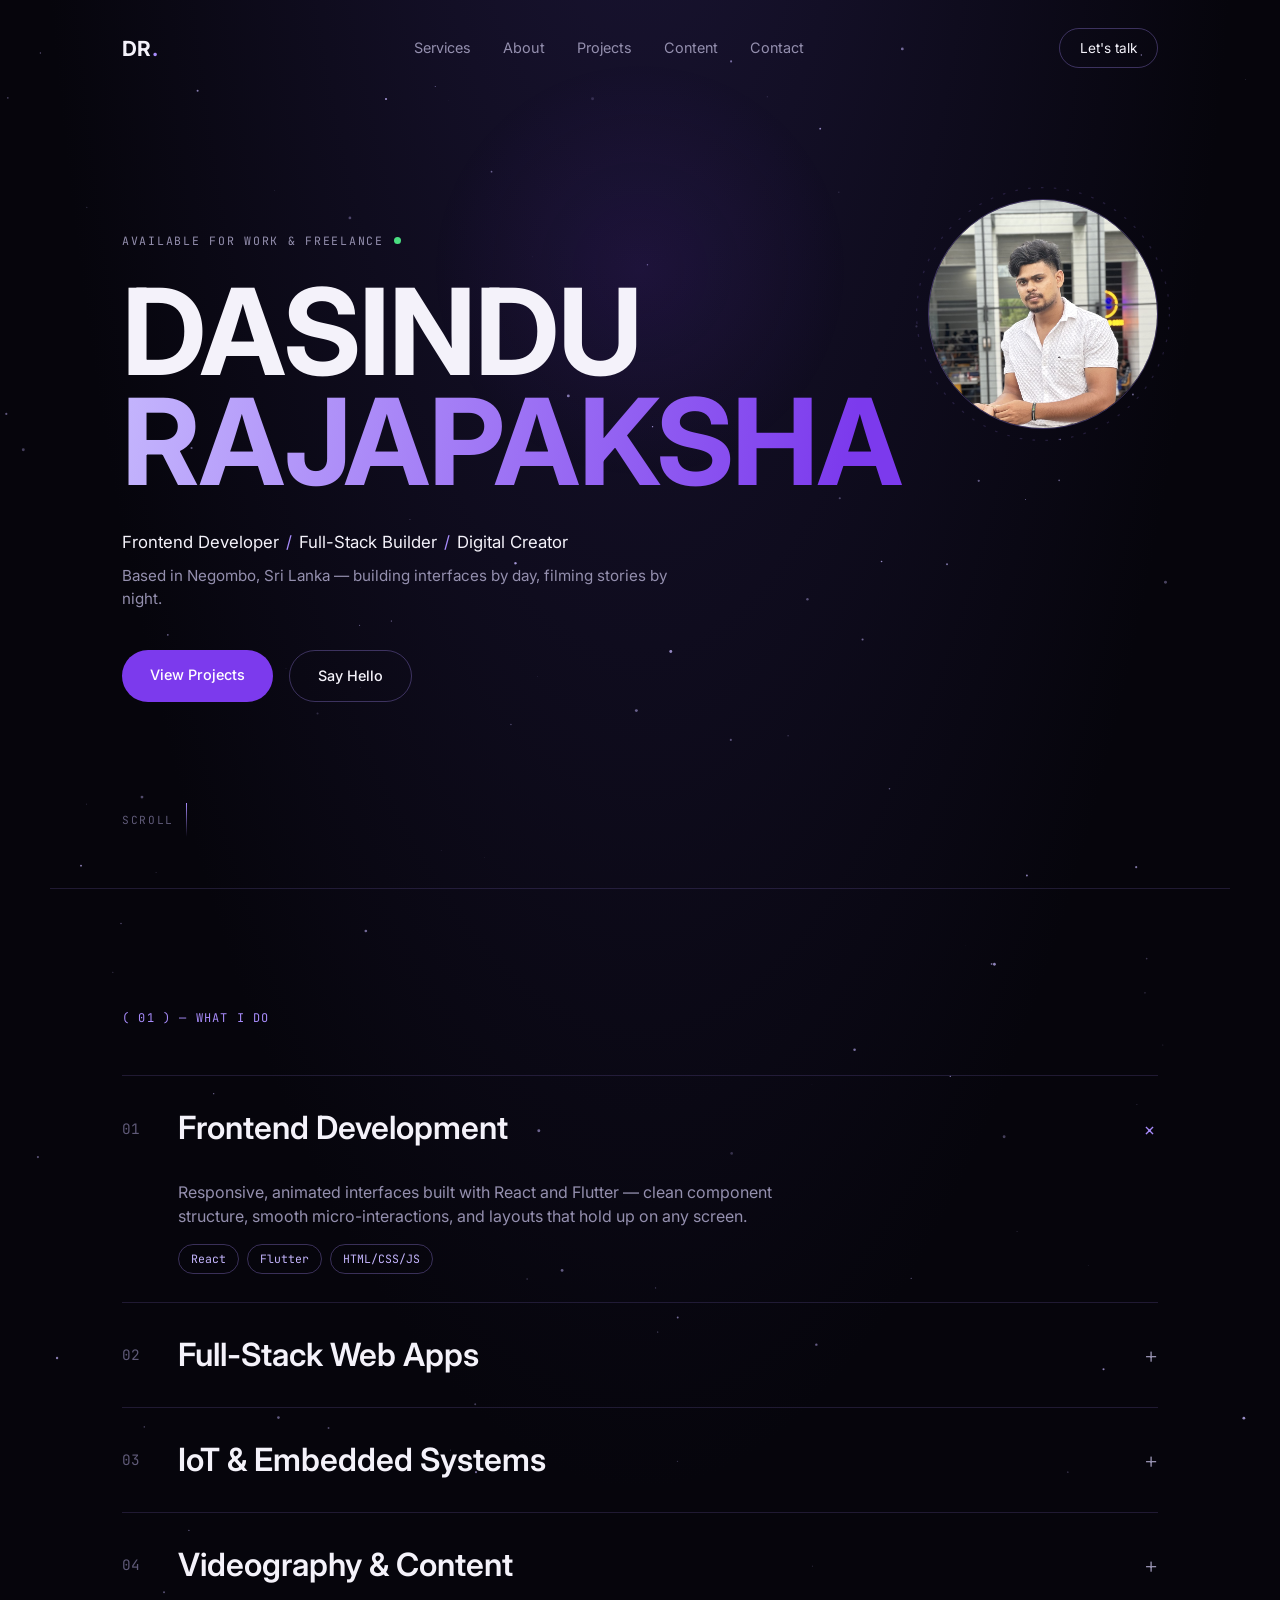
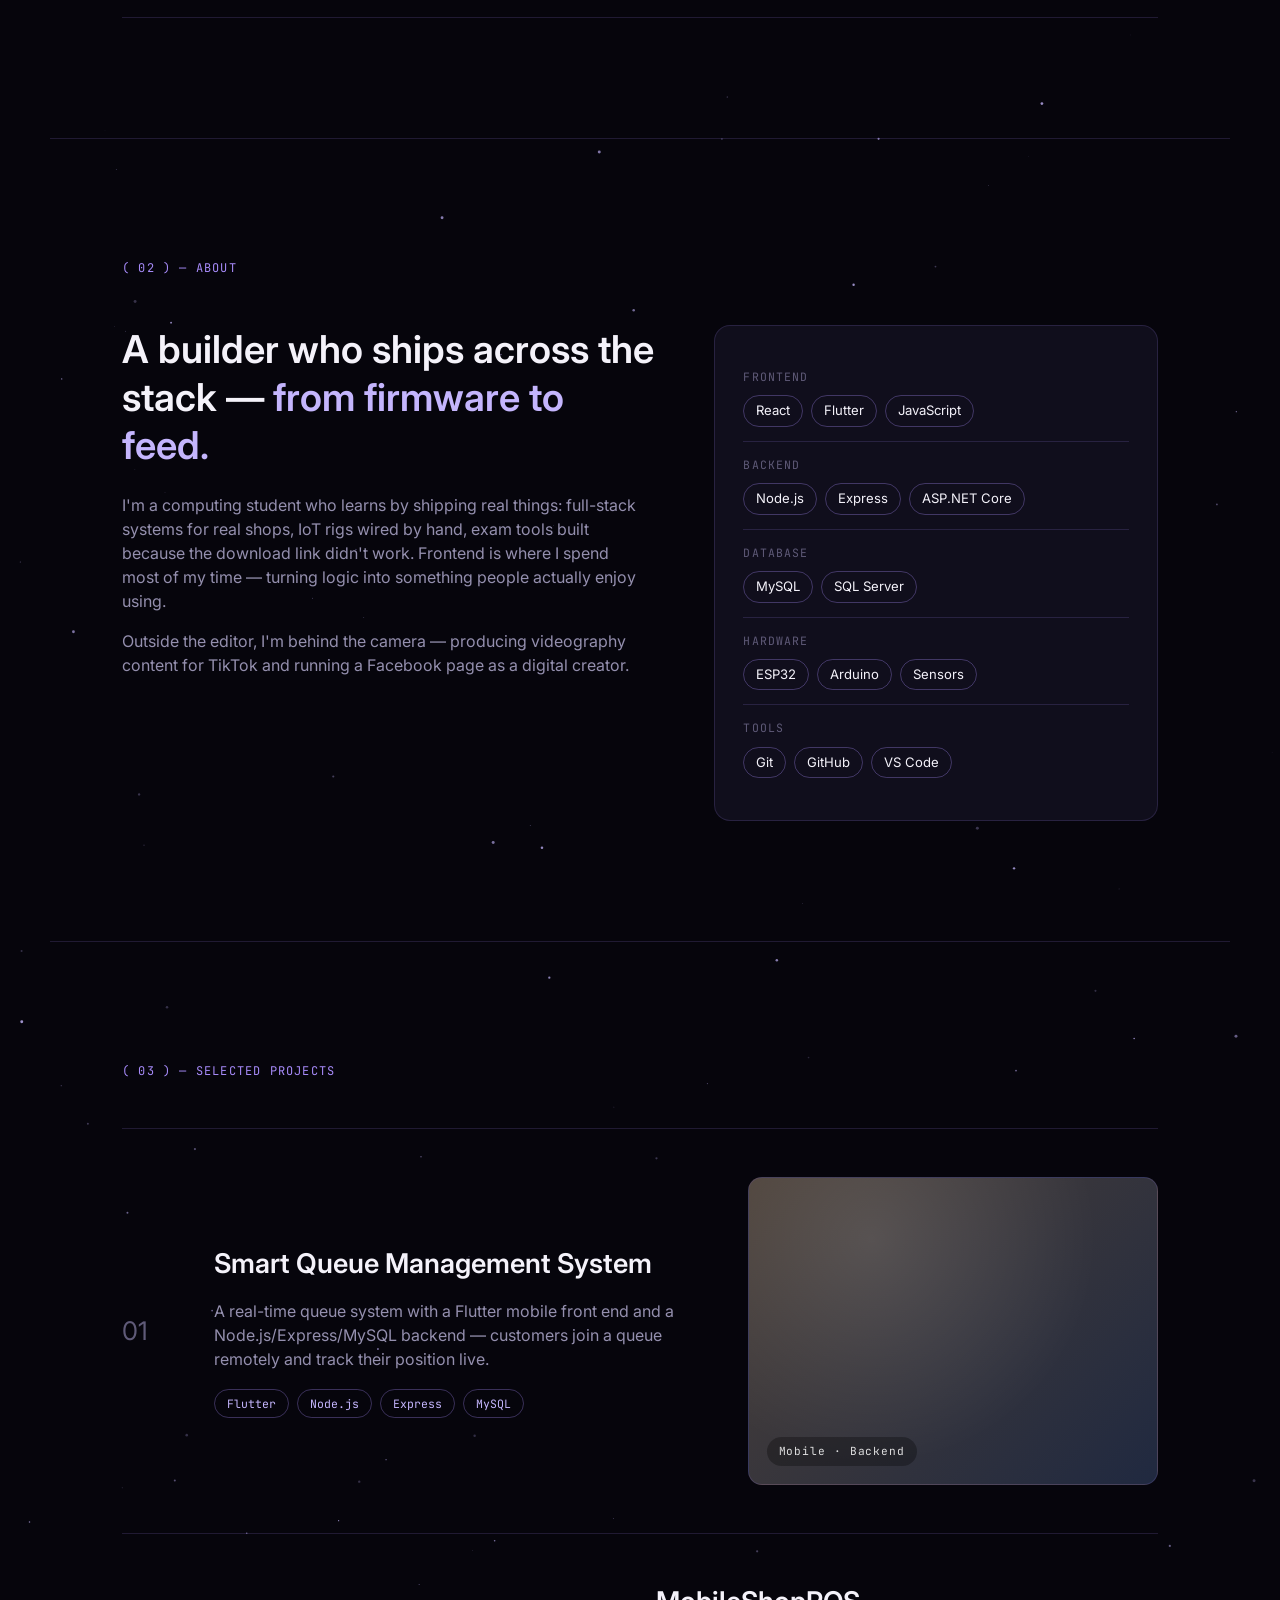
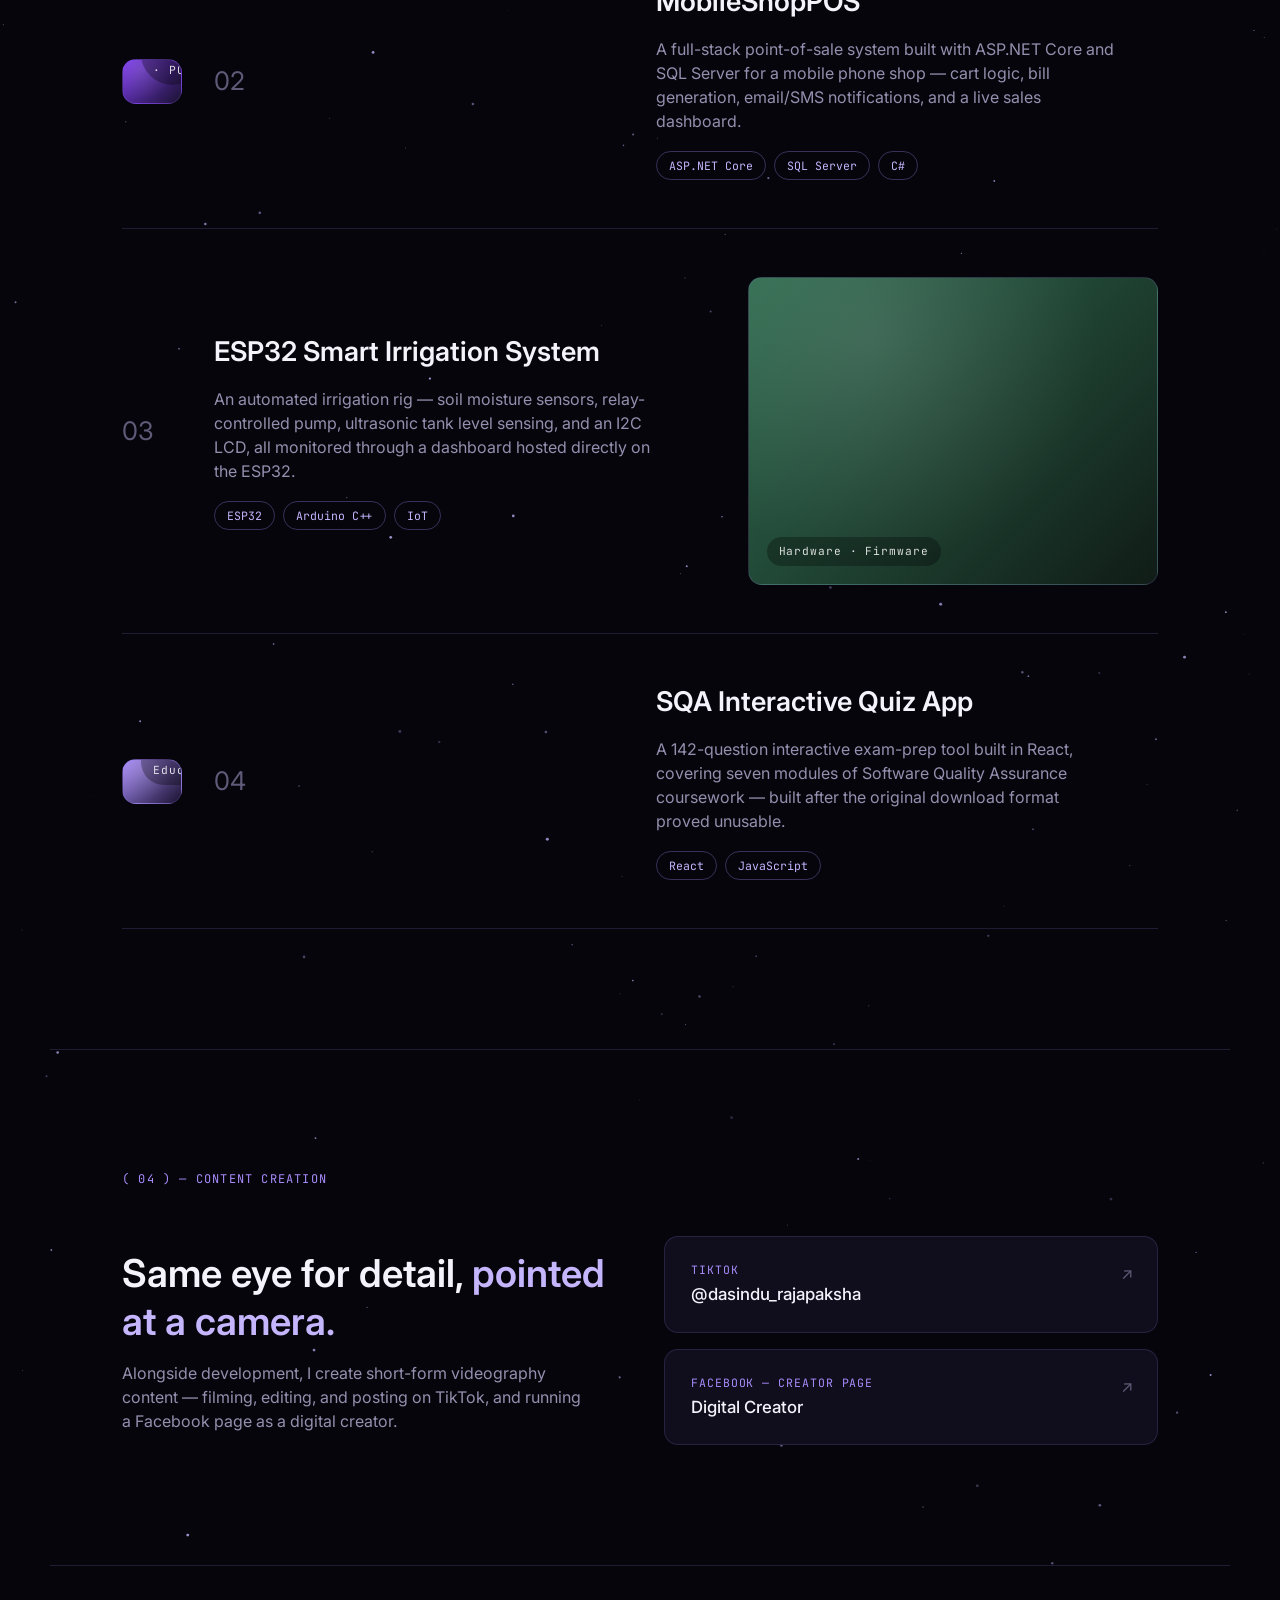
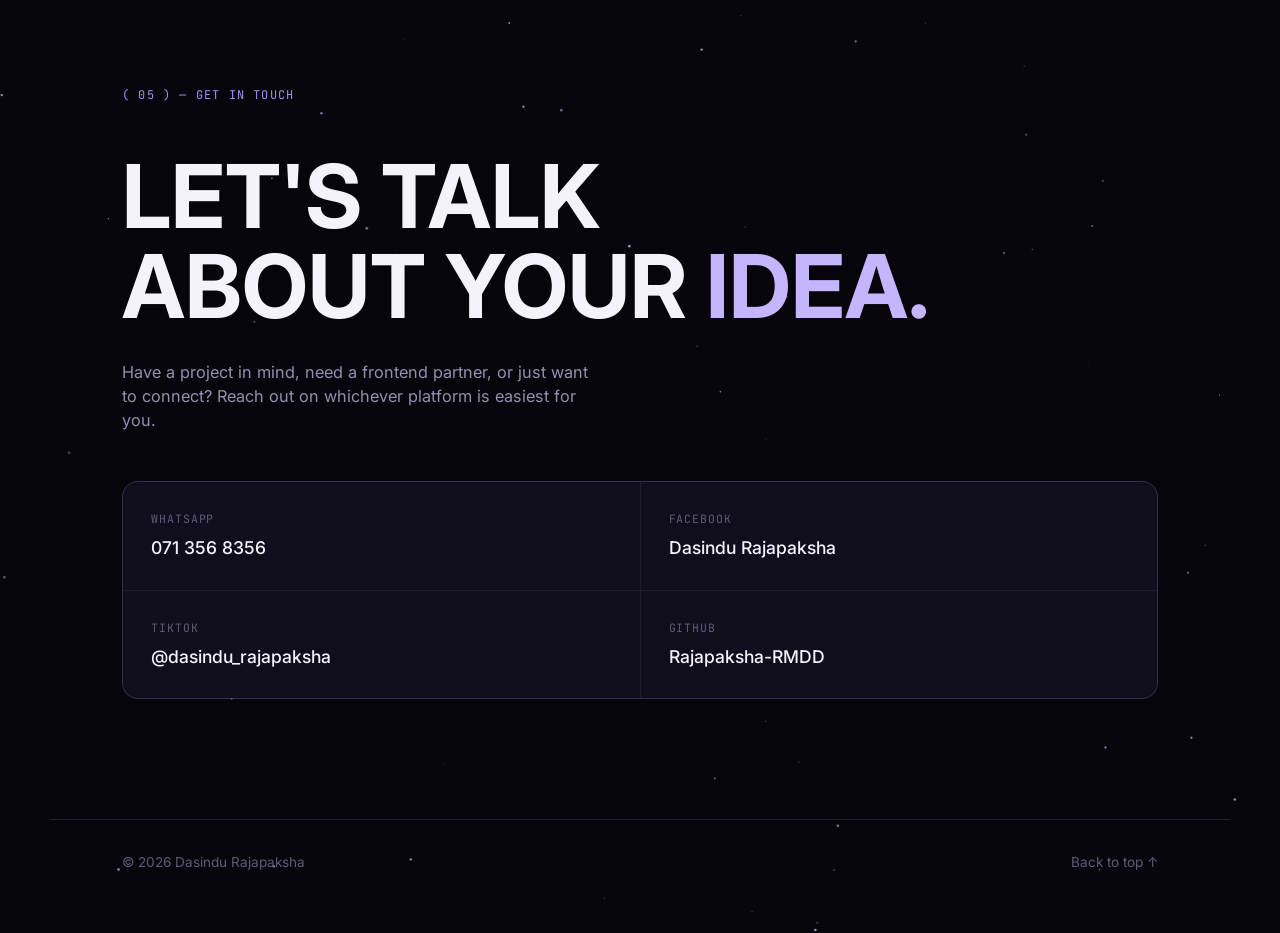
==== portfolio/index.html @ cc1437be "Initial portfolio" ====
<!DOCTYPE html>
<html lang="en">
<head>
<meta charset="UTF-8">
<meta name="viewport" content="width=device-width, initial-scale=1.0">
<title>Dasindu Rajapaksha — Frontend Developer & Digital Creator</title>
<meta name="description" content="Portfolio of Dasindu Rajapaksha — Frontend Developer, full-stack builder, IoT tinkerer, and digital content creator.">
<link rel="preconnect" href="https://fonts.googleapis.com">
<link rel="preconnect" href="https://fonts.gstatic.com" crossorigin>
<link href="https://fonts.googleapis.com/css2?family=JetBrains+Mono:wght@400;500&family=Inter:wght@400;500;600&display=swap" rel="stylesheet">
<link rel="stylesheet" href="https://api.fontshare.com/v2/css?f[]=clash-display@600,700&display=swap">
<link rel="stylesheet" href="style.css">
</head>
<body>

<canvas id="stars"></canvas>
<div class="cursor-glow" id="cursorGlow"></div>

<!-- ===== NAV ===== -->
<header class="site-header">
  <a class="logo" href="#top">DR<span class="dot">.</span></a>
  <nav class="main-nav" id="mainNav">
    <a href="#services">Services</a>
    <a href="#about">About</a>
    <a href="#projects">Projects</a>
    <a href="#content">Content</a>
    <a href="#contact">Contact</a>
  </nav>
  <a class="nav-cta" href="#contact">Let's talk</a>
  <button class="nav-toggle" id="navToggle" aria-label="Toggle menu">
    <span></span><span></span><span></span>
  </button>
</header>

<main id="top">

  <!-- ===== HERO ===== -->
  <section class="hero">
    <p class="eyebrow reveal">AVAILABLE FOR WORK &amp; FREELANCE <span class="status-dot"></span></p>
    <h1 class="hero-name reveal">
      <span class="line">DASINDU</span>
      <span class="line accent">RAJAPAKSHA</span>
    </h1>
    <div class="hero-sub reveal">
      <p class="role">Frontend Developer <span class="sep">/</span> Full-Stack Builder <span class="sep">/</span> Digital Creator</p>
      <p class="location">Based in Negombo, Sri Lanka — building interfaces by day, filming stories by night.</p>
    </div>
    <div class="hero-actions reveal">
      <a href="#projects" class="btn btn-primary">View Projects</a>
      <a href="https://wa.me/94713568356" target="_blank" rel="noopener" class="btn btn-ghost">Say Hello</a>
    </div>
    <div class="hero-photo reveal">
      <div class="photo-frame">
        <img src="assets/profile.jpg" alt="Dasindu Rajapaksha">
      </div>
      <svg class="orbit-ring" viewBox="0 0 200 200"><circle cx="100" cy="100" r="98"/></svg>
    </div>
    <a href="#services" class="scroll-cue">
      <span>SCROLL</span>
      <i></i>
    </a>
  </section>

  <!-- ===== SERVICES ===== -->
  <section class="section" id="services">
    <p class="section-label">( 01 ) — What I Do</p>
    <div class="services-list">

      <div class="service-row" data-index="01">
        <div class="service-head">
          <span class="service-num">01</span>
          <h3>Frontend Development</h3>
          <span class="service-plus">+</span>
        </div>
        <div class="service-body">
          <p>Responsive, animated interfaces built with React and Flutter — clean component structure, smooth micro-interactions, and layouts that hold up on any screen.</p>
          <div class="tag-row"><span>React</span><span>Flutter</span><span>HTML/CSS/JS</span></div>
        </div>
      </div>

      <div class="service-row" data-index="02">
        <div class="service-head">
          <span class="service-num">02</span>
          <h3>Full-Stack Web Apps</h3>
          <span class="service-plus">+</span>
        </div>
        <div class="service-body">
          <p>End-to-end systems — from database schema to dashboard — using ASP.NET Core, Node.js/Express, and SQL. Cart logic, billing, notifications, admin panels, the whole loop.</p>
          <div class="tag-row"><span>ASP.NET Core</span><span>Node.js</span><span>SQL Server</span><span>MySQL</span></div>
        </div>
      </div>

      <div class="service-row" data-index="03">
        <div class="service-head">
          <span class="service-num">03</span>
          <h3>IoT &amp; Embedded Systems</h3>
          <span class="service-plus">+</span>
        </div>
        <div class="service-body">
          <p>Hardware-to-software builds on ESP32 — sensor wiring, firmware logic, and live dashboards hosted directly on the microcontroller.</p>
          <div class="tag-row"><span>ESP32</span><span>Arduino C++</span><span>Sensors</span></div>
        </div>
      </div>

      <div class="service-row" data-index="04">
        <div class="service-head">
          <span class="service-num">04</span>
          <h3>Videography &amp; Content</h3>
          <span class="service-plus">+</span>
        </div>
        <div class="service-body">
          <p>Short-form video for TikTok and Facebook — filming, editing, and pacing content as a digital creator, on the same eye for detail I bring to interfaces.</p>
          <div class="tag-row"><span>TikTok</span><span>Facebook</span><span>Editing</span></div>
        </div>
      </div>

    </div>
  </section>

  <!-- ===== ABOUT / STACK ===== -->
  <section class="section" id="about">
    <p class="section-label">( 02 ) — About</p>
    <div class="about-grid">
      <div class="about-text">
        <h2>A builder who ships across the stack —<span class="accent-text"> from firmware to feed.</span></h2>
        <p>I'm a computing student who learns by shipping real things: full-stack systems for real shops, IoT rigs wired by hand, exam tools built because the download link didn't work. Frontend is where I spend most of my time — turning logic into something people actually enjoy using.</p>
        <p>Outside the editor, I'm behind the camera — producing videography content for TikTok and running a Facebook page as a digital creator.</p>
      </div>
      <div class="stack-panel">
        <div class="stack-row">
          <span class="stack-key">Frontend</span>
          <div class="stack-chips"><span>React</span><span>Flutter</span><span>JavaScript</span></div>
        </div>
        <div class="stack-row">
          <span class="stack-key">Backend</span>
          <div class="stack-chips"><span>Node.js</span><span>Express</span><span>ASP.NET Core</span></div>
        </div>
        <div class="stack-row">
          <span class="stack-key">Database</span>
          <div class="stack-chips"><span>MySQL</span><span>SQL Server</span></div>
        </div>
        <div class="stack-row">
          <span class="stack-key">Hardware</span>
          <div class="stack-chips"><span>ESP32</span><span>Arduino</span><span>Sensors</span></div>
        </div>
        <div class="stack-row">
          <span class="stack-key">Tools</span>
          <div class="stack-chips"><span>Git</span><span>GitHub</span><span>VS Code</span></div>
        </div>
      </div>
    </div>
  </section>

  <!-- ===== PROJECTS ===== -->
  <section class="section" id="projects">
    <p class="section-label">( 03 ) — Selected Projects</p>

    <div class="project-row">
      <div class="project-num">01</div>
      <div class="project-info">
        <h3>Smart Queue Management System</h3>
        <p>A real-time queue system with a Flutter mobile front end and a Node.js/Express/MySQL backend — customers join a queue remotely and track their position live.</p>
        <div class="tag-row"><span>Flutter</span><span>Node.js</span><span>Express</span><span>MySQL</span></div>
      </div>
      <div class="project-visual" style="--pc1:#4B4038; --pc2:#202940;">
        <span class="visual-tag">Mobile · Backend</span>
      </div>
    </div>

    <div class="project-row reverse">
      <div class="project-num">02</div>
      <div class="project-info">
        <h3>MobileShopPOS</h3>
        <p>A full-stack point-of-sale system built with ASP.NET Core and SQL Server for a mobile phone shop — cart logic, bill generation, email/SMS notifications, and a live sales dashboard.</p>
        <div class="tag-row"><span>ASP.NET Core</span><span>SQL Server</span><span>C#</span></div>
      </div>
      <div class="project-visual" style="--pc1:#7C3AED; --pc2:#1a1230;">
        <span class="visual-tag">Full-Stack · POS</span>
      </div>
    </div>

    <div class="project-row">
      <div class="project-num">03</div>
      <div class="project-info">
        <h3>ESP32 Smart Irrigation System</h3>
        <p>An automated irrigation rig — soil moisture sensors, relay-controlled pump, ultrasonic tank level sensing, and an I2C LCD, all monitored through a dashboard hosted directly on the ESP32.</p>
        <div class="tag-row"><span>ESP32</span><span>Arduino C++</span><span>IoT</span></div>
      </div>
      <div class="project-visual" style="--pc1:#2f6b4f; --pc2:#101c17;">
        <span class="visual-tag">Hardware · Firmware</span>
      </div>
    </div>

    <div class="project-row reverse">
      <div class="project-num">04</div>
      <div class="project-info">
        <h3>SQA Interactive Quiz App</h3>
        <p>A 142-question interactive exam-prep tool built in React, covering seven modules of Software Quality Assurance coursework — built after the original download format proved unusable.</p>
        <div class="tag-row"><span>React</span><span>JavaScript</span></div>
      </div>
      <div class="project-visual" style="--pc1:#a78bfa; --pc2:#1a1230;">
        <span class="visual-tag">React · Education</span>
      </div>
    </div>

  </section>

  <!-- ===== CONTENT CREATION ===== -->
  <section class="section" id="content">
    <p class="section-label">( 04 ) — Content Creation</p>
    <div class="content-grid">
      <div class="content-text">
        <h2>Same eye for detail, <span class="accent-text">pointed at a camera.</span></h2>
        <p>Alongside development, I create short-form videography content — filming, editing, and posting on TikTok, and running a Facebook page as a digital creator.</p>
      </div>
      <div class="content-cards">
        <a href="https://www.tiktok.com/@dasindu_rajapaksha?_r=1&_t=ZS-986E8XDNGv2" target="_blank" rel="noopener" class="content-card">
          <span class="content-platform">TikTok</span>
          <span class="content-handle">@dasindu_rajapaksha</span>
          <span class="content-arrow">↗</span>
        </a>
        <a href="https://www.facebook.com/share/18Npqm29dD/?mibextid=wwXIfr" target="_blank" rel="noopener" class="content-card">
          <span class="content-platform">Facebook — Creator Page</span>
          <span class="content-handle">Digital Creator</span>
          <span class="content-arrow">↗</span>
        </a>
      </div>
    </div>
  </section>

  <!-- ===== CONTACT ===== -->
  <section class="section contact-section" id="contact">
    <p class="section-label">( 05 ) — Get In Touch</p>
    <h2 class="contact-headline">LET'S TALK<br>ABOUT YOUR <span class="accent-text">IDEA.</span></h2>
    <p class="contact-copy">Have a project in mind, need a frontend partner, or just want to connect? Reach out on whichever platform is easiest for you.</p>

    <div class="contact-links">
      <a href="https://wa.me/94713568356" target="_blank" rel="noopener" class="contact-link">
        <span>WhatsApp</span>
        <strong>071 356 8356</strong>
      </a>
      <a href="https://www.facebook.com/share/19NnGtd1yK/?mibextid=wwXIfr" target="_blank" rel="noopener" class="contact-link">
        <span>Facebook</span>
        <strong>Dasindu Rajapaksha</strong>
      </a>
      <a href="https://www.tiktok.com/@dasindu_rajapaksha?_r=1&_t=ZS-986E8XDNGv2" target="_blank" rel="noopener" class="contact-link">
        <span>TikTok</span>
        <strong>@dasindu_rajapaksha</strong>
      </a>
      <a href="https://github.com/Rajapaksha-RMDD" target="_blank" rel="noopener" class="contact-link">
        <span>GitHub</span>
        <strong>Rajapaksha-RMDD</strong>
      </a>
    </div>
  </section>

</main>

<footer class="site-footer">
  <span>© <span id="year"></span> Dasindu Rajapaksha</span>
  <a href="#top">Back to top ↑</a>
</footer>

<script src="script.js"></script>
</body>
</html>
---- portfolio/style.css ----
/* ============ TOKENS ============ */
:root{
  --bg: #06050c;
  --bg-panel: #100e1c;
  --bg-panel-2: #15122480;
  --line: rgba(167,139,250,0.16);
  --line-strong: rgba(167,139,250,0.32);
  --text: #f4f2fa;
  --text-muted: #948fae;
  --text-dim: #5f5a78;
  --accent: #a78bfa;
  --accent-strong: #7c3aed;
  --accent-glow: #c4b5fd;

  --font-display: 'Clash Display', 'Inter', sans-serif;
  --font-body: 'Inter', sans-serif;
  --font-mono: 'JetBrains Mono', monospace;

  --max-w: 1180px;
  --edge: clamp(24px, 6vw, 72px);
}

*{ box-sizing: border-box; margin:0; padding:0; }
html{ scroll-behavior: smooth; }

body{
  background: var(--bg);
  color: var(--text);
  font-family: var(--font-body);
  line-height: 1.5;
  overflow-x: hidden;
  position: relative;
}

@media (prefers-reduced-motion: reduce){
  html{ scroll-behavior: auto; }
  *{ animation-duration: 0.001ms !important; animation-iteration-count: 1 !important; transition-duration: 0.001ms !important; }
}

a{ color: inherit; text-decoration: none; }
img{ max-width: 100%; display:block; }

::selection{ background: var(--accent-strong); color: #fff; }

:focus-visible{
  outline: 2px solid var(--accent);
  outline-offset: 3px;
}

/* ============ BACKDROP ============ */
#stars{
  position: fixed;
  inset: 0;
  width: 100%;
  height: 100%;
  z-index: 0;
  background:
    radial-gradient(ellipse 80% 60% at 50% -10%, #1c1638 0%, transparent 60%),
    var(--bg);
}

.cursor-glow{
  position: fixed;
  width: 420px; height: 420px;
  border-radius: 50%;
  pointer-events: none;
  z-index: 1;
  background: radial-gradient(circle, rgba(124,58,237,0.10) 0%, transparent 70%);
  transform: translate(-50%,-50%);
  left: 50%; top: 30%;
  transition: left 0.25s ease-out, top 0.25s ease-out;
  display: none;
}
@media (hover:hover){ .cursor-glow{ display:block; } }

main, .site-header, .site-footer{ position: relative; z-index: 2; }

/* ============ HEADER ============ */
.site-header{
  display:flex;
  align-items:center;
  justify-content: space-between;
  padding: 28px var(--edge);
  max-width: var(--max-w);
  margin: 0 auto;
}

.logo{
  font-family: var(--font-display);
  font-weight: 700;
  font-size: 1.3rem;
  letter-spacing: 0.02em;
}
.logo .dot{ color: var(--accent); }

.main-nav{
  display:flex;
  gap: 32px;
  font-size: 0.9rem;
  color: var(--text-muted);
}
.main-nav a{ transition: color 0.2s ease; position: relative; }
.main-nav a:hover{ color: var(--text); }
.main-nav a::after{
  content:"";
  position:absolute; left:0; bottom:-6px;
  width:0; height:1px;
  background: var(--accent);
  transition: width 0.25s ease;
}
.main-nav a:hover::after{ width:100%; }

.nav-cta{
  border: 1px solid var(--line-strong);
  padding: 9px 20px;
  border-radius: 100px;
  font-size: 0.85rem;
  transition: background 0.2s ease, border-color 0.2s ease;
  white-space: nowrap;
}
.nav-cta:hover{ background: var(--accent-strong); border-color: var(--accent-strong); }

.nav-toggle{
  display:none;
  flex-direction: column;
  gap: 5px;
  background: none;
  border: none;
  cursor: pointer;
  padding: 8px;
}
.nav-toggle span{
  width: 22px; height: 1.5px;
  background: var(--text);
  display:block;
}

/* ============ HERO ============ */
.hero{
  max-width: var(--max-w);
  margin: 0 auto;
  padding: 6vw var(--edge) 10vw;
  position: relative;
  min-height: 88vh;
  display:flex;
  flex-direction: column;
  justify-content: center;
}

.eyebrow{
  font-family: var(--font-mono);
  font-size: 0.72rem;
  letter-spacing: 0.15em;
  color: var(--text-muted);
  display:flex;
  align-items:center;
  gap:10px;
  margin-bottom: 28px;
}
.status-dot{
  width:7px; height:7px; border-radius:50%;
  background: #4ade80;
  box-shadow: 0 0 0 0 rgba(74,222,128,0.6);
  animation: pulse 2s infinite;
}
@keyframes pulse{
  0%{ box-shadow: 0 0 0 0 rgba(74,222,128,0.5); }
  70%{ box-shadow: 0 0 0 8px rgba(74,222,128,0); }
  100%{ box-shadow: 0 0 0 0 rgba(74,222,128,0); }
}

.hero-name{
  font-family: var(--font-display);
  font-weight: 700;
  line-height: 0.92;
  letter-spacing: -0.01em;
  font-size: clamp(3rem, 10vw, 7.5rem);
  text-transform: uppercase;
}
.hero-name .line{ display:block; }
.hero-name .accent{
  background: linear-gradient(100deg, var(--accent-glow), var(--accent-strong) 70%);
  -webkit-background-clip: text;
  background-clip: text;
  color: transparent;
}

.hero-sub{
  margin-top: 32px;
  max-width: 560px;
}
.hero-sub .role{
  font-size: 1.05rem;
  color: var(--text);
  margin-bottom: 10px;
}
.hero-sub .sep{ color: var(--accent); margin: 0 2px; }
.hero-sub .location{
  color: var(--text-muted);
  font-size: 0.95rem;
}

.hero-actions{
  display:flex;
  gap: 16px;
  margin-top: 40px;
  flex-wrap: wrap;
}
.btn{
  padding: 14px 28px;
  border-radius: 100px;
  font-size: 0.9rem;
  font-weight: 500;
  transition: transform 0.2s ease, background 0.2s ease, border-color 0.2s ease;
  display:inline-block;
}
.btn-primary{
  background: var(--accent-strong);
  color: #fff;
}
.btn-primary:hover{ transform: translateY(-2px); background: #6d28d9; }
.btn-ghost{
  border: 1px solid var(--line-strong);
  color: var(--text);
}
.btn-ghost:hover{ transform: translateY(-2px); border-color: var(--accent); }

.hero-photo{
  position: absolute;
  right: var(--edge);
  top: 8vw;
  width: clamp(140px, 18vw, 230px);
  height: clamp(140px, 18vw, 230px);
}
.photo-frame{
  width: 100%; height: 100%;
  border-radius: 50%;
  overflow: hidden;
  border: 1px solid var(--line-strong);
  position: relative;
}
.photo-frame img{
  width: 100%; height: 100%;
  object-fit: cover;
  filter: grayscale(15%) contrast(1.05);
}
.orbit-ring{
  position: absolute;
  inset: -14px;
  fill: none;
  stroke: var(--line);
  stroke-width: 1;
  stroke-dasharray: 2 8;
  animation: spin 40s linear infinite;
}
@keyframes spin{ to{ transform: rotate(360deg); } }

.scroll-cue{
  position: absolute;
  left: var(--edge);
  bottom: 4vw;
  display:flex;
  align-items:center;
  gap: 12px;
  font-family: var(--font-mono);
  font-size: 0.7rem;
  letter-spacing: 0.15em;
  color: var(--text-dim);
}
.scroll-cue i{
  width: 1px; height: 34px;
  background: linear-gradient(var(--accent), transparent);
  display:block;
}

/* ============ SECTION SHELL ============ */
.section{
  max-width: var(--max-w);
  margin: 0 auto;
  padding: clamp(60px, 10vw, 120px) var(--edge);
  border-top: 1px solid var(--line);
}

.section-label{
  font-family: var(--font-mono);
  font-size: 0.75rem;
  letter-spacing: 0.1em;
  color: var(--accent);
  margin-bottom: 48px;
  text-transform: uppercase;
}

.accent-text{ color: var(--accent-glow); }

/* ============ SERVICES ============ */
.services-list{ border-top: 1px solid var(--line); }
.service-row{ border-bottom: 1px solid var(--line); }

.service-head{
  display:flex;
  align-items: center;
  gap: 28px;
  padding: 28px 0;
  cursor: pointer;
}
.service-num{
  font-family: var(--font-mono);
  color: var(--text-dim);
  font-size: 0.9rem;
  width: 28px;
}
.service-head h3{
  font-family: var(--font-display);
  font-weight: 600;
  font-size: clamp(1.3rem, 3vw, 2rem);
  flex: 1;
  transition: color 0.2s ease, transform 0.2s ease;
}
.service-plus{
  font-size: 1.4rem;
  color: var(--text-muted);
  transition: transform 0.3s ease, color 0.3s ease;
  font-weight: 300;
}
.service-row.open .service-plus{ transform: rotate(45deg); color: var(--accent); }
.service-row:hover h3{ color: var(--accent-glow); transform: translateX(6px); }

.service-body{
  max-height: 0;
  overflow: hidden;
  transition: max-height 0.35s ease, padding 0.35s ease;
  padding: 0 0 0 56px;
}
.service-row.open .service-body{ max-height: 200px; padding-bottom: 28px; }
.service-body p{ color: var(--text-muted); max-width: 620px; margin-bottom: 16px; }

.tag-row{ display:flex; flex-wrap: wrap; gap: 8px; }
.tag-row span{
  font-family: var(--font-mono);
  font-size: 0.72rem;
  color: var(--accent-glow);
  border: 1px solid var(--line-strong);
  padding: 5px 12px;
  border-radius: 100px;
}

/* ============ ABOUT ============ */
.about-grid{
  display:grid;
  grid-template-columns: 1.2fr 1fr;
  gap: 60px;
}
.about-text h2{
  font-family: var(--font-display);
  font-weight: 600;
  font-size: clamp(1.6rem, 3.4vw, 2.4rem);
  line-height: 1.25;
  margin-bottom: 24px;
}
.about-text p{
  color: var(--text-muted);
  max-width: 520px;
  margin-bottom: 16px;
}

.stack-panel{
  background: var(--bg-panel);
  border: 1px solid var(--line);
  border-radius: 16px;
  padding: 28px;
}
.stack-row{
  padding: 14px 0;
  border-bottom: 1px solid var(--line);
}
.stack-row:last-child{ border-bottom: none; }
.stack-key{
  font-family: var(--font-mono);
  font-size: 0.72rem;
  color: var(--text-dim);
  letter-spacing: 0.1em;
  text-transform: uppercase;
  display:block;
  margin-bottom: 10px;
}
.stack-chips{ display:flex; flex-wrap: wrap; gap: 8px; }
.stack-chips span{
  font-size: 0.82rem;
  padding: 5px 12px;
  border-radius: 100px;
  border: 1px solid var(--line-strong);
  color: var(--text);
}

/* ============ PROJECTS ============ */
.project-row{
  display:grid;
  grid-template-columns: 60px 1.1fr 0.9fr;
  gap: 32px;
  align-items: center;
  padding: 48px 0;
  border-bottom: 1px solid var(--line);
}
.project-row:first-of-type{ border-top: 1px solid var(--line); }
.project-row.reverse{ grid-template-columns: 60px 0.9fr 1.1fr; }
.project-row.reverse .project-visual{ order: -1; }

.project-num{
  font-family: var(--font-display);
  font-size: 1.6rem;
  color: var(--text-dim);
}
.project-info h3{
  font-family: var(--font-display);
  font-weight: 600;
  font-size: clamp(1.25rem, 2.6vw, 1.7rem);
  margin-bottom: 14px;
}
.project-info p{
  color: var(--text-muted);
  margin-bottom: 18px;
  max-width: 460px;
}

.project-visual{
  aspect-ratio: 4/3;
  border-radius: 14px;
  background: linear-gradient(135deg, var(--pc1), var(--pc2));
  border: 1px solid var(--line);
  display:flex;
  align-items:flex-end;
  padding: 18px;
  position: relative;
  overflow: hidden;
  transition: transform 0.3s ease;
}
.project-visual::before{
  content:"";
  position: absolute;
  inset:0;
  background: radial-gradient(circle at 30% 20%, rgba(255,255,255,0.12), transparent 60%);
}
.project-row:hover .project-visual{ transform: translateY(-4px); }
.visual-tag{
  font-family: var(--font-mono);
  font-size: 0.7rem;
  letter-spacing: 0.08em;
  color: rgba(255,255,255,0.85);
  background: rgba(0,0,0,0.3);
  padding: 6px 12px;
  border-radius: 100px;
  position: relative;
  z-index: 1;
}

/* ============ CONTENT CREATION ============ */
.content-grid{
  display:grid;
  grid-template-columns: 1fr 1fr;
  gap: 48px;
  align-items: center;
}
.content-text h2{
  font-family: var(--font-display);
  font-weight: 600;
  font-size: clamp(1.6rem, 3.4vw, 2.4rem);
  line-height: 1.25;
  margin-bottom: 16px;
}
.content-text p{ color: var(--text-muted); max-width: 460px; }

.content-cards{ display:flex; flex-direction: column; gap: 16px; }
.content-card{
  display:flex;
  flex-direction: column;
  gap: 4px;
  padding: 24px 26px;
  border: 1px solid var(--line);
  border-radius: 14px;
  background: var(--bg-panel);
  position: relative;
  transition: border-color 0.2s ease, transform 0.2s ease;
}
.content-card:hover{ border-color: var(--accent); transform: translateX(6px); }
.content-platform{
  font-family: var(--font-mono);
  font-size: 0.72rem;
  color: var(--accent);
  letter-spacing: 0.08em;
  text-transform: uppercase;
}
.content-handle{ font-size: 1.05rem; font-weight: 500; }
.content-arrow{
  position: absolute;
  right: 24px; top: 24px;
  color: var(--text-dim);
  transition: color 0.2s ease, transform 0.2s ease;
}
.content-card:hover .content-arrow{ color: var(--accent); transform: translate(2px,-2px); }

/* ============ CONTACT ============ */
.contact-section{ text-align: left; }
.contact-headline{
  font-family: var(--font-display);
  font-weight: 700;
  font-size: clamp(2.6rem, 8vw, 5.5rem);
  line-height: 1.02;
  text-transform: uppercase;
  margin-bottom: 28px;
}
.contact-copy{
  color: var(--text-muted);
  max-width: 480px;
  margin-bottom: 48px;
  font-size: 1.02rem;
}

.contact-links{
  display:grid;
  grid-template-columns: repeat(2, 1fr);
  gap: 1px;
  background: var(--line);
  border: 1px solid var(--line);
  border-radius: 16px;
  overflow: hidden;
}
.contact-link{
  background: var(--bg-panel);
  padding: 28px;
  display:flex;
  flex-direction: column;
  gap: 8px;
  transition: background 0.2s ease;
}
.contact-link:hover{ background: #1a1530; }
.contact-link span{
  font-family: var(--font-mono);
  font-size: 0.72rem;
  color: var(--text-dim);
  letter-spacing: 0.08em;
  text-transform: uppercase;
}
.contact-link strong{ font-size: 1.1rem; font-weight: 500; }

/* ============ FOOTER ============ */
.site-footer{
  max-width: var(--max-w);
  margin: 0 auto;
  padding: 32px var(--edge) 60px;
  display:flex;
  justify-content: space-between;
  color: var(--text-dim);
  font-size: 0.85rem;
  border-top: 1px solid var(--line);
}
.site-footer a:hover{ color: var(--accent); }

/* ============ REVEAL ANIM ============ */
.reveal{
  opacity: 0;
  transform: translateY(18px);
  animation: rise 0.8s ease forwards;
}
.hero-name .line:nth-child(1){ animation-delay: 0.05s; }
.hero-name .line:nth-child(2){ animation-delay: 0.15s; }
.hero-sub{ animation-delay: 0.25s; }
.hero-actions{ animation-delay: 0.35s; }
.hero-photo{ animation-delay: 0.45s; }
@keyframes rise{ to{ opacity:1; transform: translateY(0); } }

/* ============ RESPONSIVE ============ */
@media (max-width: 900px){
  .main-nav, .nav-cta{ display:none; }
  .nav-toggle{ display:flex; }
  .main-nav.open{
    display:flex;
    flex-direction: column;
    position: absolute;
    top: 72px; right: var(--edge);
    background: var(--bg-panel);
    border: 1px solid var(--line);
    border-radius: 12px;
    padding: 20px;
    gap: 18px;
    z-index: 10;
  }
  .hero-photo{ position: static; margin-top: 48px; width: 140px; height: 140px; }
  .hero{ padding-bottom: 60px; }
  .scroll-cue{ display:none; }
  .about-grid, .content-grid{ grid-template-columns: 1fr; }
  .project-row, .project-row.reverse{
    grid-template-columns: 1fr;
    gap: 20px;
  }
  .project-visual{ order: -1; aspect-ratio: 16/9; }
  .contact-links{ grid-template-columns: 1fr; }
}
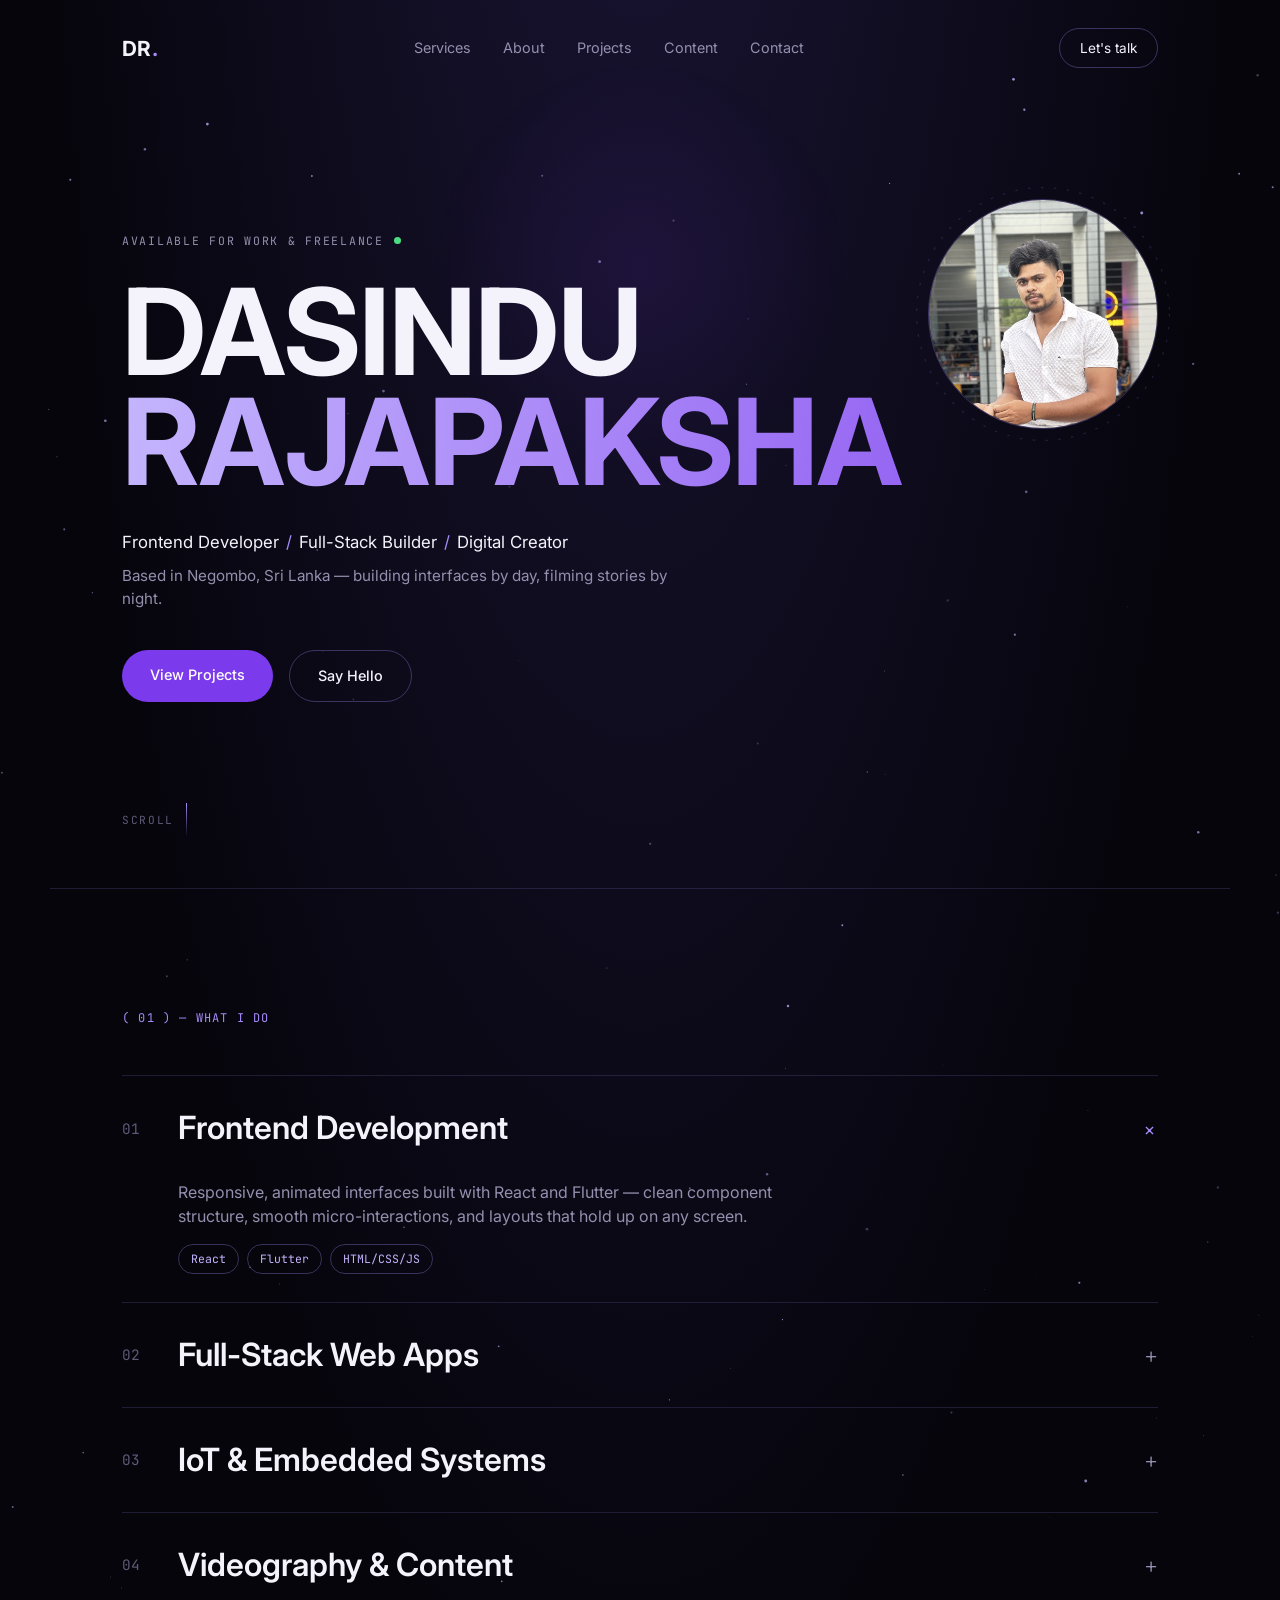
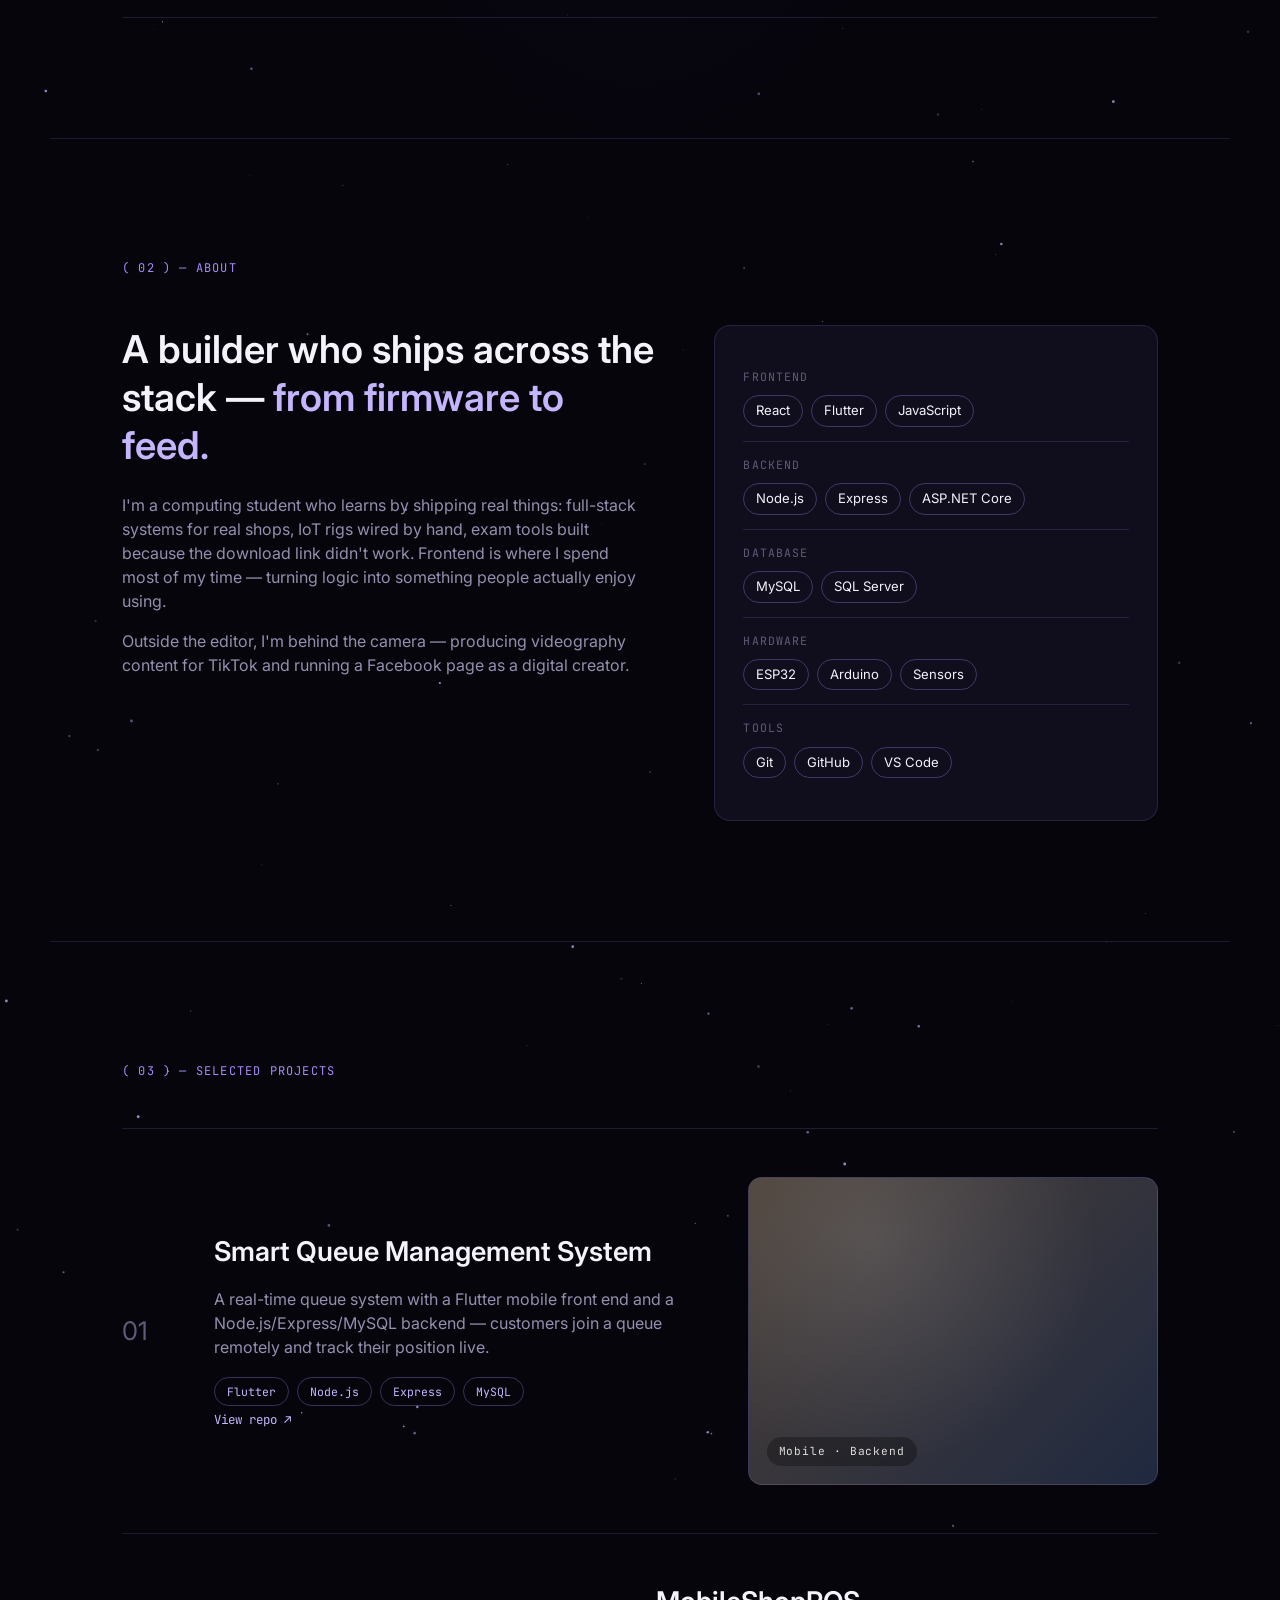
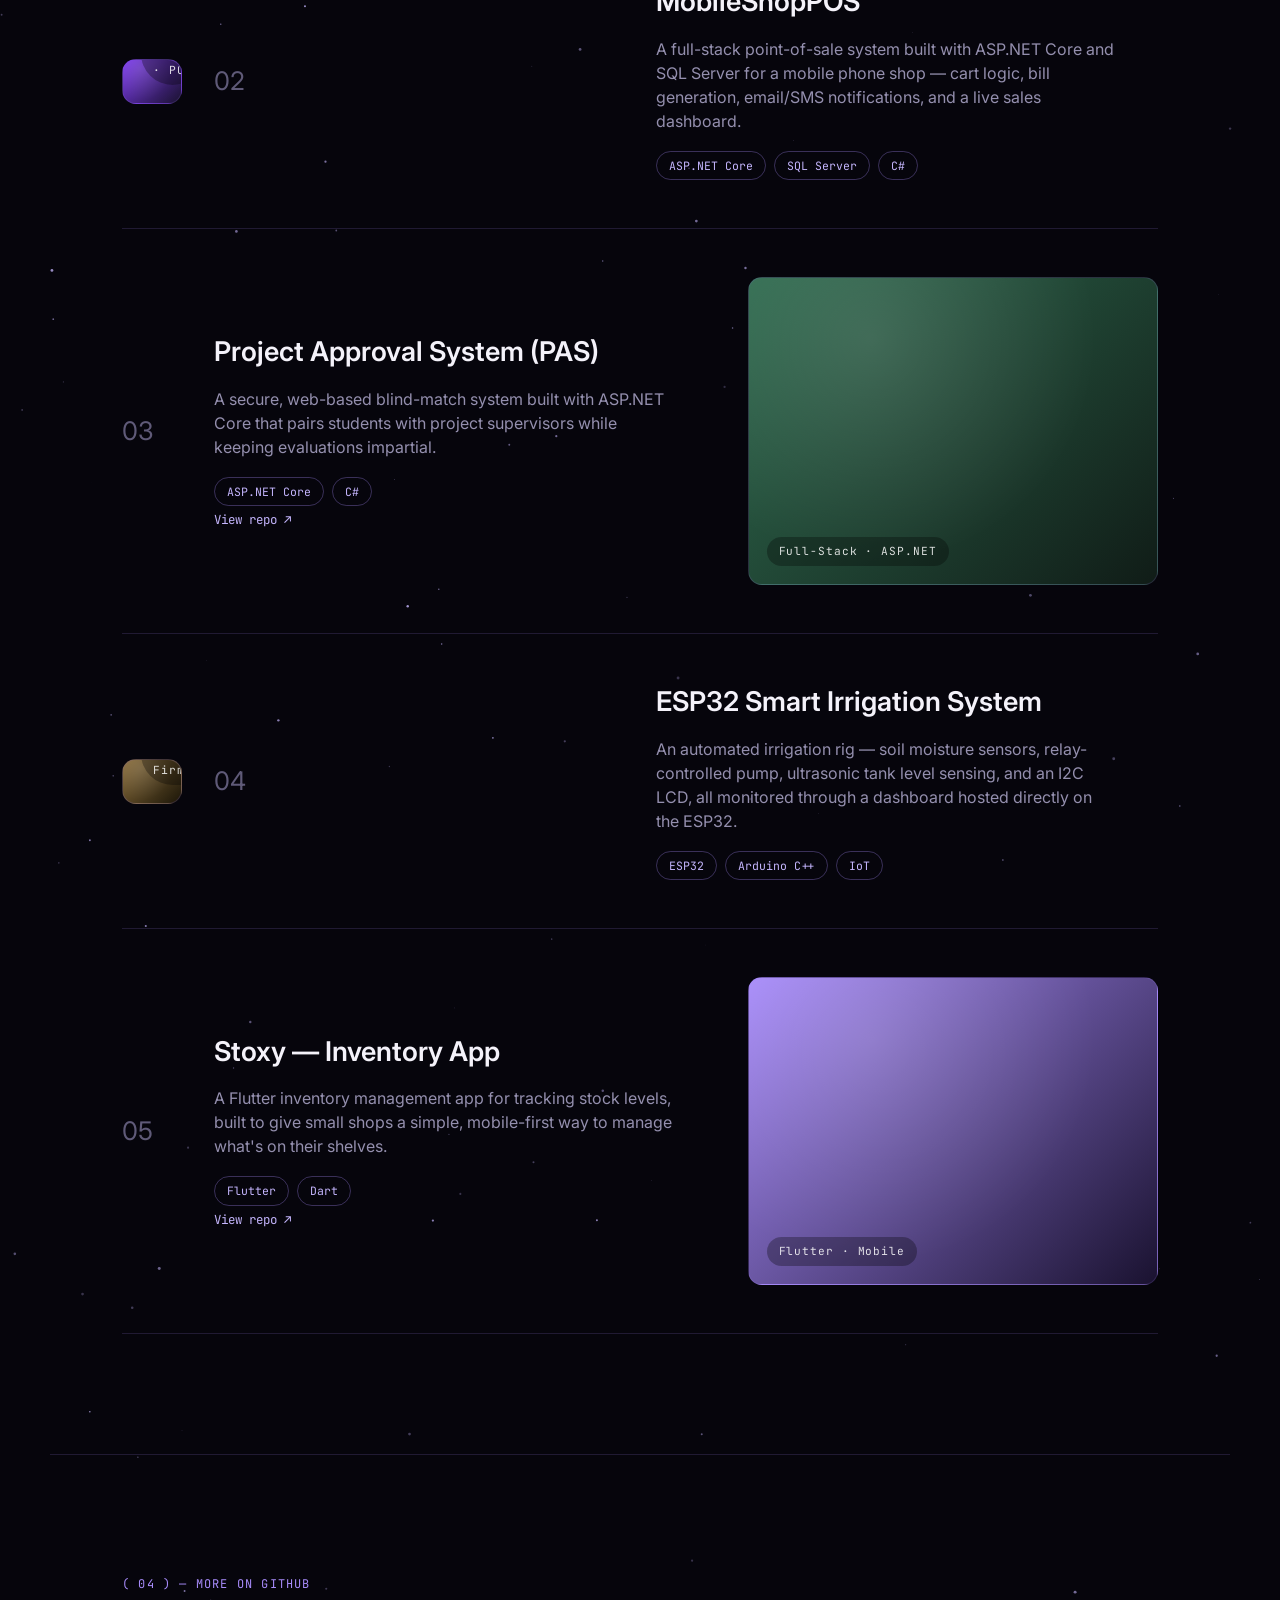
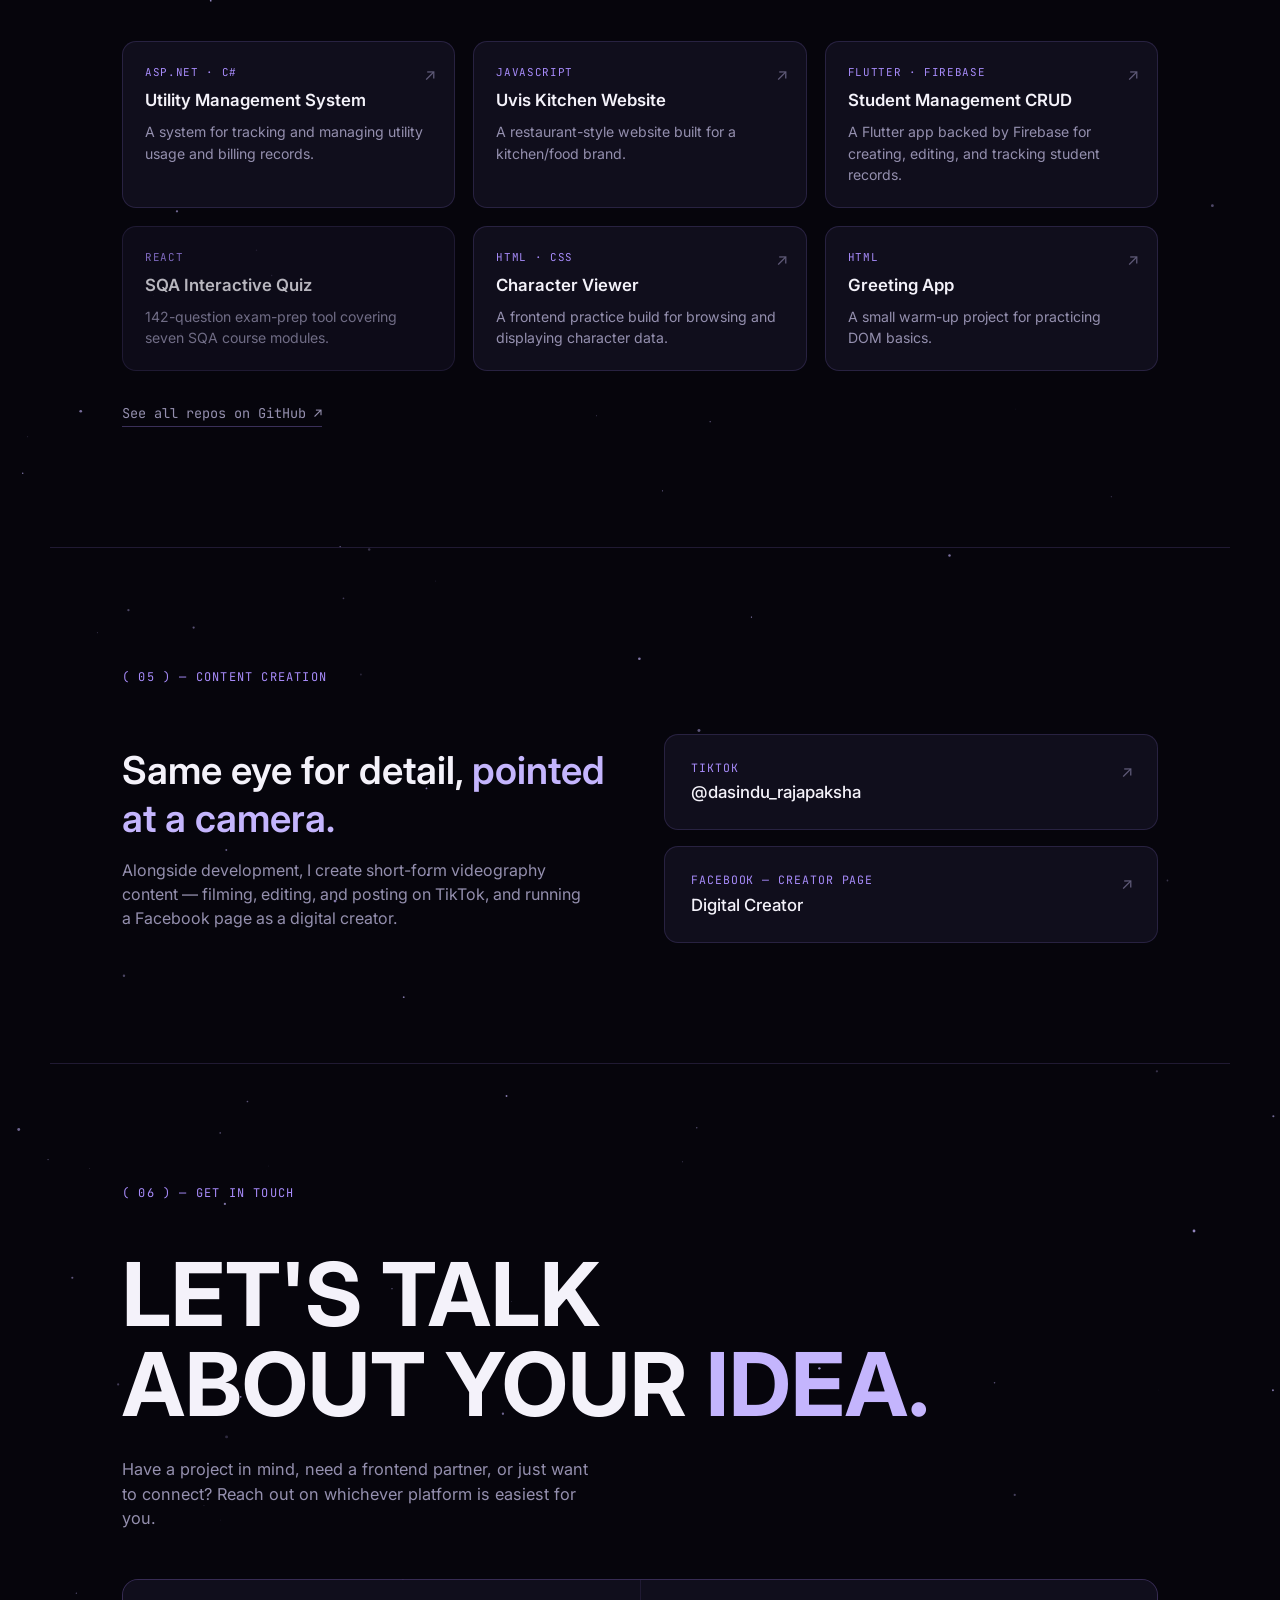
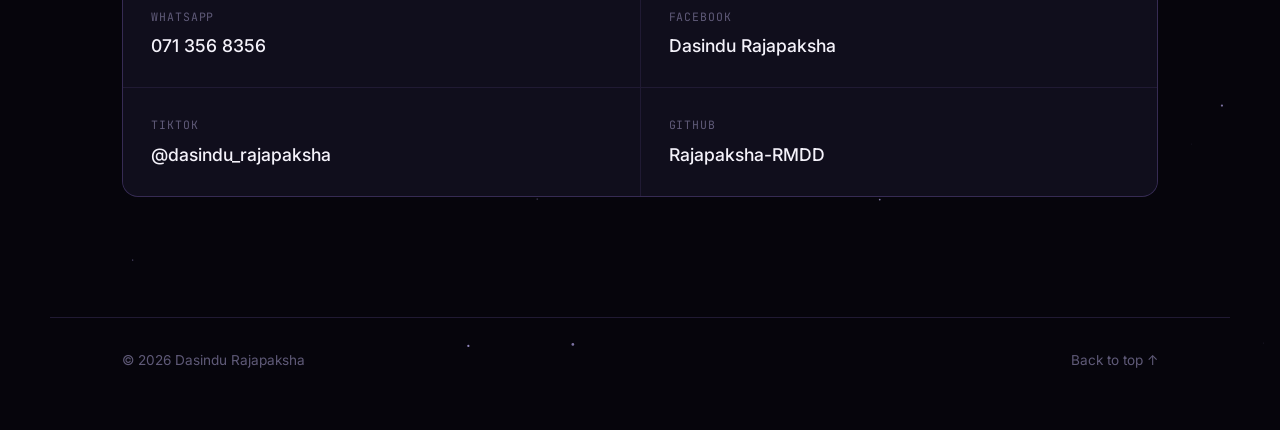
==== commit 49d58d5b: "Add more projects and animations" ====
--- a/portfolio/index.html
+++ b/portfolio/index.html
@@ -15,6 +15,7 @@
 
 <canvas id="stars"></canvas>
 <div class="cursor-glow" id="cursorGlow"></div>
+<div class="progress-bar" id="progressBar"></div>
 
 <!-- ===== NAV ===== -->
 <header class="site-header">
@@ -155,19 +156,20 @@
   <section class="section" id="projects">
     <p class="section-label">( 03 ) — Selected Projects</p>
 
-    <div class="project-row">
+    <div class="project-row tilt-card">
       <div class="project-num">01</div>
       <div class="project-info">
         <h3>Smart Queue Management System</h3>
         <p>A real-time queue system with a Flutter mobile front end and a Node.js/Express/MySQL backend — customers join a queue remotely and track their position live.</p>
         <div class="tag-row"><span>Flutter</span><span>Node.js</span><span>Express</span><span>MySQL</span></div>
+        <a href="https://github.com/Rajapaksha-RMDD/smart-queue-system" target="_blank" rel="noopener" class="repo-link">View repo ↗</a>
       </div>
       <div class="project-visual" style="--pc1:#4B4038; --pc2:#202940;">
         <span class="visual-tag">Mobile · Backend</span>
       </div>
     </div>
 
-    <div class="project-row reverse">
+    <div class="project-row reverse tilt-card">
       <div class="project-num">02</div>
       <div class="project-info">
         <h3>MobileShopPOS</h3>
@@ -179,35 +181,99 @@
       </div>
     </div>
 
-    <div class="project-row">
+    <div class="project-row tilt-card">
       <div class="project-num">03</div>
+      <div class="project-info">
+        <h3>Project Approval System (PAS)</h3>
+        <p>A secure, web-based blind-match system built with ASP.NET Core that pairs students with project supervisors while keeping evaluations impartial.</p>
+        <div class="tag-row"><span>ASP.NET Core</span><span>C#</span></div>
+        <a href="https://github.com/Rajapaksha-RMDD/Project-Approval-System-" target="_blank" rel="noopener" class="repo-link">View repo ↗</a>
+      </div>
+      <div class="project-visual" style="--pc1:#2f6b4f; --pc2:#101c17;">
+        <span class="visual-tag">Full-Stack · ASP.NET</span>
+      </div>
+    </div>
+
+    <div class="project-row reverse tilt-card">
+      <div class="project-num">04</div>
       <div class="project-info">
         <h3>ESP32 Smart Irrigation System</h3>
         <p>An automated irrigation rig — soil moisture sensors, relay-controlled pump, ultrasonic tank level sensing, and an I2C LCD, all monitored through a dashboard hosted directly on the ESP32.</p>
         <div class="tag-row"><span>ESP32</span><span>Arduino C++</span><span>IoT</span></div>
       </div>
-      <div class="project-visual" style="--pc1:#2f6b4f; --pc2:#101c17;">
+      <div class="project-visual" style="--pc1:#8a6d3b; --pc2:#1c1608;">
         <span class="visual-tag">Hardware · Firmware</span>
       </div>
     </div>
 
-    <div class="project-row reverse">
-      <div class="project-num">04</div>
-      <div class="project-info">
-        <h3>SQA Interactive Quiz App</h3>
-        <p>A 142-question interactive exam-prep tool built in React, covering seven modules of Software Quality Assurance coursework — built after the original download format proved unusable.</p>
-        <div class="tag-row"><span>React</span><span>JavaScript</span></div>
+    <div class="project-row tilt-card">
+      <div class="project-num">05</div>
+      <div class="project-info">
+        <h3>Stoxy — Inventory App</h3>
+        <p>A Flutter inventory management app for tracking stock levels, built to give small shops a simple, mobile-first way to manage what's on their shelves.</p>
+        <div class="tag-row"><span>Flutter</span><span>Dart</span></div>
+        <a href="https://github.com/Rajapaksha-RMDD/Inventory-Application-Stoxy-" target="_blank" rel="noopener" class="repo-link">View repo ↗</a>
       </div>
       <div class="project-visual" style="--pc1:#a78bfa; --pc2:#1a1230;">
-        <span class="visual-tag">React · Education</span>
-      </div>
-    </div>
-
+        <span class="visual-tag">Flutter · Mobile</span>
+      </div>
+    </div>
+
+  </section>
+
+  <!-- ===== MORE PROJECTS ===== -->
+  <section class="section" id="more-projects">
+    <p class="section-label">( 04 ) — More on GitHub</p>
+    <div class="more-grid">
+
+      <a href="https://github.com/Rajapaksha-RMDD/Utility-Management-System-Using-C-" target="_blank" rel="noopener" class="more-card">
+        <span class="more-lang">ASP.NET · C#</span>
+        <h4>Utility Management System</h4>
+        <p>A system for tracking and managing utility usage and billing records.</p>
+        <span class="more-arrow">↗</span>
+      </a>
+
+      <a href="https://github.com/Rajapaksha-RMDD/Uvis-Kitchen-Web-Site" target="_blank" rel="noopener" class="more-card">
+        <span class="more-lang">JavaScript</span>
+        <h4>Uvis Kitchen Website</h4>
+        <p>A restaurant-style website built for a kitchen/food brand.</p>
+        <span class="more-arrow">↗</span>
+      </a>
+
+      <a href="https://github.com/Rajapaksha-RMDD/CRUD_Application_With_Firebase" target="_blank" rel="noopener" class="more-card">
+        <span class="more-lang">Flutter · Firebase</span>
+        <h4>Student Management CRUD</h4>
+        <p>A Flutter app backed by Firebase for creating, editing, and tracking student records.</p>
+        <span class="more-arrow">↗</span>
+      </a>
+
+      <div class="more-card no-link">
+        <span class="more-lang">React</span>
+        <h4>SQA Interactive Quiz</h4>
+        <p>142-question exam-prep tool covering seven SQA course modules.</p>
+      </div>
+
+      <a href="https://github.com/Rajapaksha-RMDD/character-viewer" target="_blank" rel="noopener" class="more-card">
+        <span class="more-lang">HTML · CSS</span>
+        <h4>Character Viewer</h4>
+        <p>A frontend practice build for browsing and displaying character data.</p>
+        <span class="more-arrow">↗</span>
+      </a>
+
+      <a href="https://github.com/Rajapaksha-RMDD/greeting-app" target="_blank" rel="noopener" class="more-card">
+        <span class="more-lang">HTML</span>
+        <h4>Greeting App</h4>
+        <p>A small warm-up project for practicing DOM basics.</p>
+        <span class="more-arrow">↗</span>
+      </a>
+
+    </div>
+    <a href="https://github.com/Rajapaksha-RMDD" target="_blank" rel="noopener" class="all-repos-link">See all repos on GitHub ↗</a>
   </section>
 
   <!-- ===== CONTENT CREATION ===== -->
   <section class="section" id="content">
-    <p class="section-label">( 04 ) — Content Creation</p>
+    <p class="section-label">( 05 ) — Content Creation</p>
     <div class="content-grid">
       <div class="content-text">
         <h2>Same eye for detail, <span class="accent-text">pointed at a camera.</span></h2>
@@ -230,7 +296,7 @@
 
   <!-- ===== CONTACT ===== -->
   <section class="section contact-section" id="contact">
-    <p class="section-label">( 05 ) — Get In Touch</p>
+    <p class="section-label">( 06 ) — Get In Touch</p>
     <h2 class="contact-headline">LET'S TALK<br>ABOUT YOUR <span class="accent-text">IDEA.</span></h2>
     <p class="contact-copy">Have a project in mind, need a frontend partner, or just want to connect? Reach out on whichever platform is easiest for you.</p>
 
--- a/portfolio/style.css
+++ b/portfolio/style.css
@@ -73,6 +73,17 @@
 }
 @media (hover:hover){ .cursor-glow{ display:block; } }
 
+/* ============ PROGRESS BAR ============ */
+.progress-bar{
+  position: fixed;
+  top: 0; left: 0;
+  height: 2px;
+  width: 0%;
+  background: linear-gradient(90deg, var(--accent-strong), var(--accent-glow));
+  z-index: 50;
+  transition: width 0.1s ease-out;
+}
+
 main, .site-header, .site-footer{ position: relative; z-index: 2; }
 
 /* ============ HEADER ============ */
@@ -179,10 +190,16 @@
 }
 .hero-name .line{ display:block; }
 .hero-name .accent{
-  background: linear-gradient(100deg, var(--accent-glow), var(--accent-strong) 70%);
+  background: linear-gradient(100deg, var(--accent-glow), var(--accent-strong) 40%, var(--accent-glow) 70%, var(--accent-strong) 100%);
+  background-size: 300% 100%;
   -webkit-background-clip: text;
   background-clip: text;
   color: transparent;
+  animation: shimmer 8s ease-in-out infinite;
+}
+@keyframes shimmer{
+  0%, 100%{ background-position: 0% 50%; }
+  50%{ background-position: 100% 50%; }
 }
 
 .hero-sub{
@@ -211,8 +228,9 @@
   border-radius: 100px;
   font-size: 0.9rem;
   font-weight: 500;
-  transition: transform 0.2s ease, background 0.2s ease, border-color 0.2s ease;
+  transition: transform 0.15s ease, background 0.2s ease, border-color 0.2s ease;
   display:inline-block;
+  will-change: transform;
 }
 .btn-primary{
   background: var(--accent-strong);
@@ -568,7 +586,82 @@
 .hero-photo{ animation-delay: 0.45s; }
 @keyframes rise{ to{ opacity:1; transform: translateY(0); } }
 
+.tilt-card{ perspective: 1200px; }
+.tilt-card .project-visual{
+  transition: transform 0.12s ease-out;
+  transform-style: preserve-3d;
+}
+
+.repo-link{
+  display:inline-flex;
+  align-items:center;
+  gap:6px;
+  font-family: var(--font-mono);
+  font-size: 0.78rem;
+  color: var(--accent-glow);
+  border-bottom: 1px solid transparent;
+  transition: border-color 0.2s ease, gap 0.2s ease;
+}
+.repo-link:hover{ border-color: var(--accent-glow); gap: 9px; }
+
+/* ============ MORE PROJECTS GRID ============ */
+.more-grid{
+  display:grid;
+  grid-template-columns: repeat(3, 1fr);
+  gap: 18px;
+}
+.more-card{
+  background: var(--bg-panel);
+  border: 1px solid var(--line);
+  border-radius: 14px;
+  padding: 22px;
+  display:flex;
+  flex-direction: column;
+  gap: 8px;
+  position: relative;
+  transition: border-color 0.2s ease, transform 0.2s ease;
+}
+.more-card:not(.no-link):hover{ border-color: var(--accent); transform: translateY(-4px); }
+.more-lang{
+  font-family: var(--font-mono);
+  font-size: 0.68rem;
+  letter-spacing: 0.06em;
+  color: var(--accent);
+  text-transform: uppercase;
+}
+.more-card h4{
+  font-family: var(--font-display);
+  font-weight: 600;
+  font-size: 1.05rem;
+}
+.more-card p{ color: var(--text-muted); font-size: 0.88rem; }
+.more-card .more-arrow{
+  position: absolute;
+  right: 18px; top: 20px;
+  color: var(--text-dim);
+  transition: color 0.2s ease, transform 0.2s ease;
+}
+.more-card:hover .more-arrow{ color: var(--accent); transform: translate(2px,-2px); }
+.more-card.no-link{ opacity: 0.75; }
+
+.all-repos-link{
+  display:inline-flex;
+  align-items:center;
+  gap:8px;
+  margin-top: 32px;
+  font-family: var(--font-mono);
+  font-size: 0.85rem;
+  color: var(--text-muted);
+  border-bottom: 1px solid var(--line-strong);
+  padding-bottom: 2px;
+  transition: color 0.2s ease, border-color 0.2s ease;
+}
+.all-repos-link:hover{ color: var(--accent-glow); border-color: var(--accent-glow); }
+
 /* ============ RESPONSIVE ============ */
+@media (max-width: 1100px){
+  .more-grid{ grid-template-columns: repeat(2, 1fr); }
+}
 @media (max-width: 900px){
   .main-nav, .nav-cta{ display:none; }
   .nav-toggle{ display:flex; }
@@ -594,4 +687,5 @@
   }
   .project-visual{ order: -1; aspect-ratio: 16/9; }
   .contact-links{ grid-template-columns: 1fr; }
-}
+  .more-grid{ grid-template-columns: 1fr; }
+}
